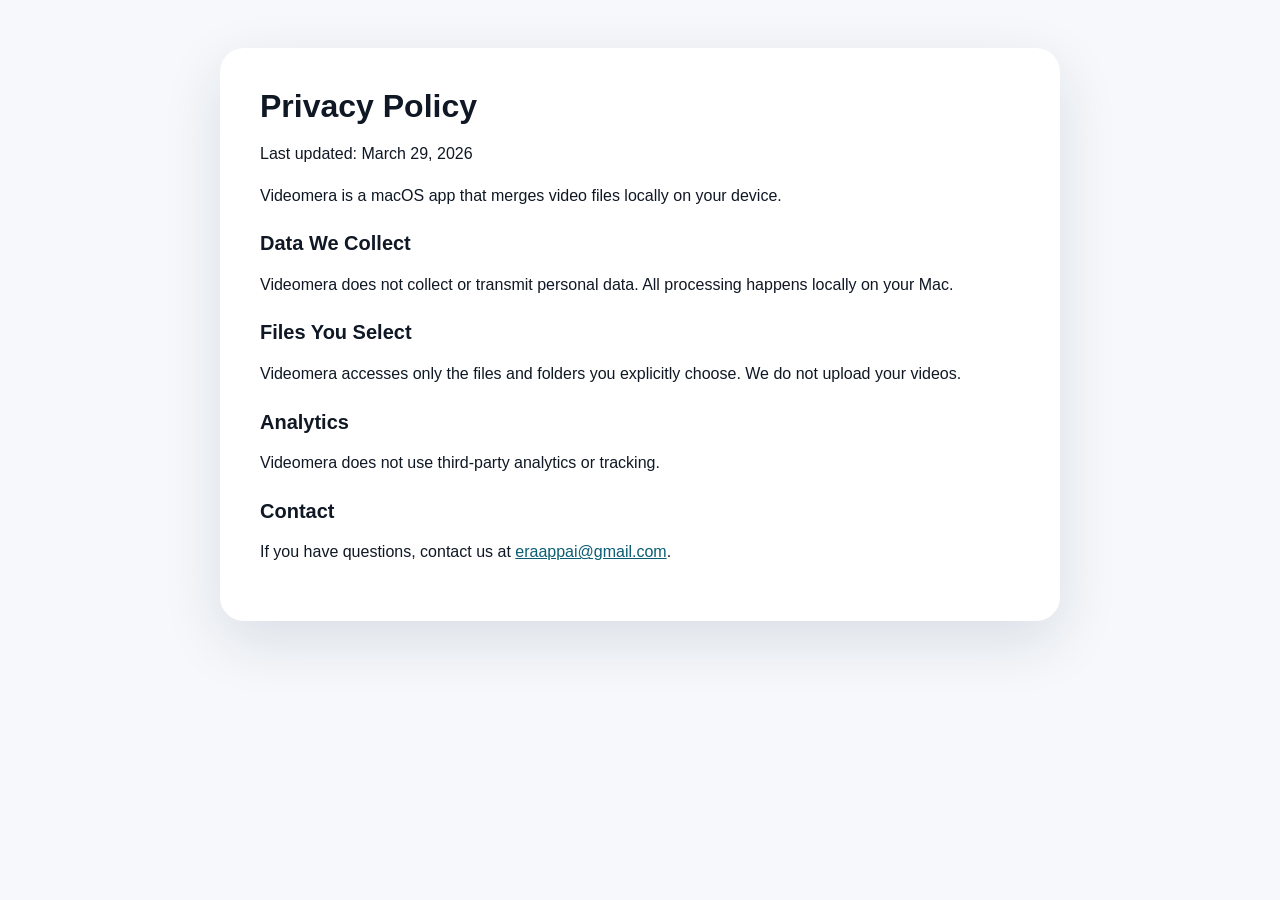
==== privacy.html @ d9db3762 "Add privacy policy page" ====
<!doctype html>
<html lang="en">
  <head>
    <meta charset="utf-8" />
    <meta name="viewport" content="width=device-width, initial-scale=1" />
    <title>Videomera Privacy Policy</title>
    <style>
      :root {
        color-scheme: light;
        font-family: -apple-system, BlinkMacSystemFont, "SF Pro Text", "SF Pro Display", "Helvetica Neue", sans-serif;
        background: #f6f8fb;
        color: #0f1824;
      }
      body {
        margin: 0;
        padding: 48px 24px;
        display: flex;
        justify-content: center;
      }
      main {
        max-width: 760px;
        width: 100%;
        background: white;
        border-radius: 24px;
        padding: 40px;
        box-shadow: 0 20px 60px rgba(17, 34, 68, 0.12);
      }
      h1 {
        margin: 0 0 8px 0;
        font-size: 32px;
      }
      h2 {
        margin-top: 24px;
        font-size: 20px;
      }
      p, li {
        line-height: 1.6;
      }
      a {
        color: #0a5d72;
      }
    </style>
  </head>
  <body>
    <main>
      <h1>Privacy Policy</h1>
      <p>Last updated: March 29, 2026</p>

      <p>Videomera is a macOS app that merges video files locally on your device.</p>

      <h2>Data We Collect</h2>
      <p>Videomera does not collect or transmit personal data. All processing happens locally on your Mac.</p>

      <h2>Files You Select</h2>
      <p>Videomera accesses only the files and folders you explicitly choose. We do not upload your videos.</p>

      <h2>Analytics</h2>
      <p>Videomera does not use third-party analytics or tracking.</p>

      <h2>Contact</h2>
      <p>If you have questions, contact us at <a href="mailto:eraappai@gmail.com">eraappai@gmail.com</a>.</p>
    </main>
  </body>
</html>
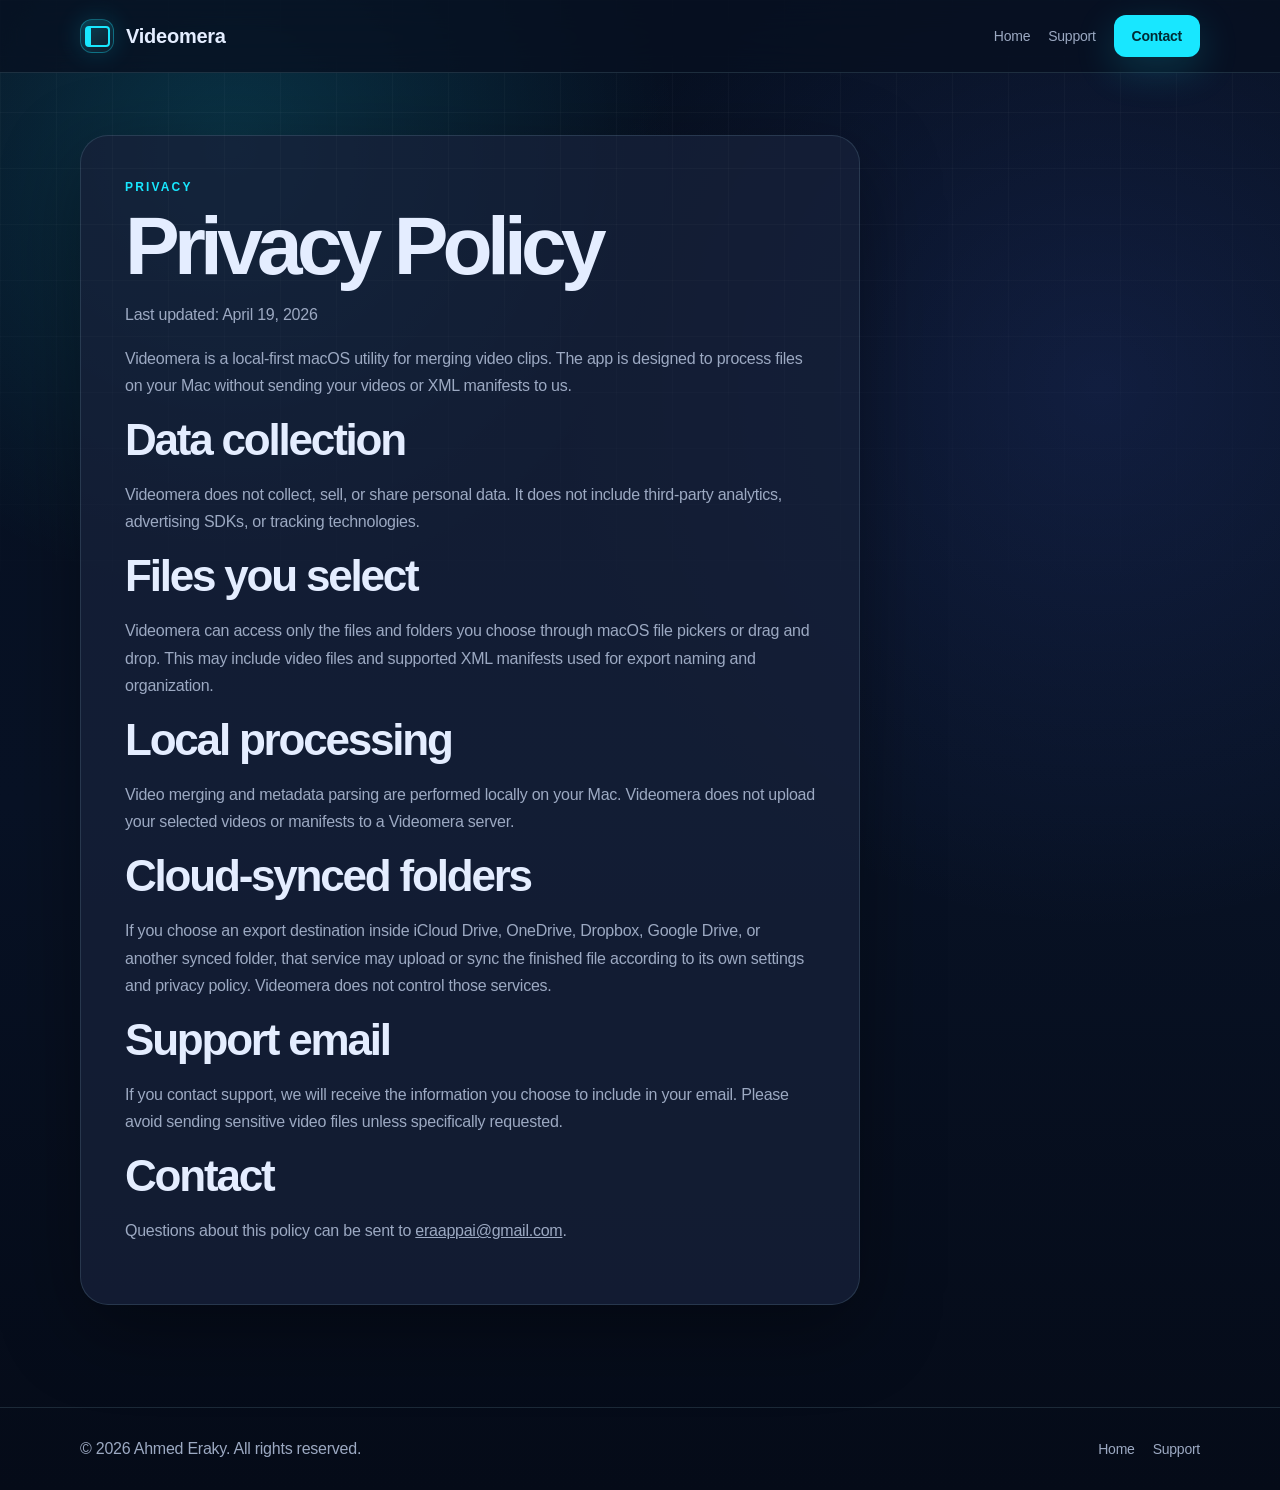
==== commit 970cf9ee: "Update Videomera privacy page" ====
--- a/privacy.html
+++ b/privacy.html
@@ -1,64 +1,56 @@
 <!doctype html>
 <html lang="en">
-  <head>
-    <meta charset="utf-8" />
-    <meta name="viewport" content="width=device-width, initial-scale=1" />
-    <title>Videomera Privacy Policy</title>
-    <style>
-      :root {
-        color-scheme: light;
-        font-family: -apple-system, BlinkMacSystemFont, "SF Pro Text", "SF Pro Display", "Helvetica Neue", sans-serif;
-        background: #f6f8fb;
-        color: #0f1824;
-      }
-      body {
-        margin: 0;
-        padding: 48px 24px;
-        display: flex;
-        justify-content: center;
-      }
-      main {
-        max-width: 760px;
-        width: 100%;
-        background: white;
-        border-radius: 24px;
-        padding: 40px;
-        box-shadow: 0 20px 60px rgba(17, 34, 68, 0.12);
-      }
-      h1 {
-        margin: 0 0 8px 0;
-        font-size: 32px;
-      }
-      h2 {
-        margin-top: 24px;
-        font-size: 20px;
-      }
-      p, li {
-        line-height: 1.6;
-      }
-      a {
-        color: #0a5d72;
-      }
-    </style>
-  </head>
-  <body>
-    <main>
+<head>
+  <meta charset="utf-8">
+  <meta name="viewport" content="width=device-width, initial-scale=1">
+  <title>Videomera Privacy Policy</title>
+  <meta name="description" content="Privacy policy for Videomera, a local-first macOS video merging app.">
+  <link rel="stylesheet" href="./styles.css">
+</head>
+<body>
+  <header class="nav">
+    <div class="container nav-inner">
+      <a class="brand" href="./index.html"><span class="mark" aria-hidden="true"></span><span>Videomera</span></a>
+      <nav class="nav-links" aria-label="Main navigation">
+        <a href="./index.html">Home</a>
+        <a href="./support.html">Support</a>
+        <a class="button" href="mailto:eraappai@gmail.com">Contact</a>
+      </nav>
+    </div>
+  </header>
+
+  <main class="container section">
+    <article class="panel copy">
+      <div class="eyebrow">Privacy</div>
       <h1>Privacy Policy</h1>
-      <p>Last updated: March 29, 2026</p>
+      <p>Last updated: April 19, 2026</p>
+      <p>Videomera is a local-first macOS utility for merging video clips. The app is designed to process files on your Mac without sending your videos or XML manifests to us.</p>
 
-      <p>Videomera is a macOS app that merges video files locally on your device.</p>
+      <h2>Data collection</h2>
+      <p>Videomera does not collect, sell, or share personal data. It does not include third-party analytics, advertising SDKs, or tracking technologies.</p>
 
-      <h2>Data We Collect</h2>
-      <p>Videomera does not collect or transmit personal data. All processing happens locally on your Mac.</p>
+      <h2>Files you select</h2>
+      <p>Videomera can access only the files and folders you choose through macOS file pickers or drag and drop. This may include video files and supported XML manifests used for export naming and organization.</p>
 
-      <h2>Files You Select</h2>
-      <p>Videomera accesses only the files and folders you explicitly choose. We do not upload your videos.</p>
+      <h2>Local processing</h2>
+      <p>Video merging and metadata parsing are performed locally on your Mac. Videomera does not upload your selected videos or manifests to a Videomera server.</p>
 
-      <h2>Analytics</h2>
-      <p>Videomera does not use third-party analytics or tracking.</p>
+      <h2>Cloud-synced folders</h2>
+      <p>If you choose an export destination inside iCloud Drive, OneDrive, Dropbox, Google Drive, or another synced folder, that service may upload or sync the finished file according to its own settings and privacy policy. Videomera does not control those services.</p>
+
+      <h2>Support email</h2>
+      <p>If you contact support, we will receive the information you choose to include in your email. Please avoid sending sensitive video files unless specifically requested.</p>
 
       <h2>Contact</h2>
-      <p>If you have questions, contact us at <a href="mailto:eraappai@gmail.com">eraappai@gmail.com</a>.</p>
-    </main>
-  </body>
+      <p>Questions about this policy can be sent to <a href="mailto:eraappai@gmail.com">eraappai@gmail.com</a>.</p>
+    </article>
+  </main>
+
+  <footer class="footer">
+    <div class="container footer-inner">
+      <div>&copy; 2026 Ahmed Eraky. All rights reserved.</div>
+      <div class="nav-links"><a href="./index.html">Home</a><a href="./support.html">Support</a></div>
+    </div>
+  </footer>
+</body>
 </html>
--- a/styles.css
+++ b/styles.css
@@ -0,0 +1,345 @@
+/* Videomera public site */
+:root {
+  color-scheme: dark;
+  --bg: #071021;
+  --bg-soft: #0d1830;
+  --panel: rgba(22, 33, 57, 0.78);
+  --panel-strong: #151f36;
+  --line: rgba(167, 228, 238, 0.14);
+  --text: #e4edff;
+  --muted: #9ca9c2;
+  --cyan: #18e7ff;
+  --cyan-soft: rgba(24, 231, 255, 0.14);
+  --danger: #ffb4ab;
+  --shadow: 0 24px 80px rgba(0, 0, 0, 0.36);
+}
+
+* { box-sizing: border-box; }
+
+html { scroll-behavior: smooth; }
+
+body {
+  margin: 0;
+  min-height: 100vh;
+  background:
+    radial-gradient(circle at 18% 10%, rgba(24, 231, 255, 0.16), transparent 28rem),
+    radial-gradient(circle at 86% 26%, rgba(83, 118, 255, 0.13), transparent 34rem),
+    linear-gradient(180deg, #071021 0%, #081225 54%, #050b18 100%);
+  color: var(--text);
+  font-family: ui-sans-serif, -apple-system, BlinkMacSystemFont, "Segoe UI", sans-serif;
+  letter-spacing: -0.015em;
+}
+
+body::before {
+  content: "";
+  position: fixed;
+  inset: 0;
+  pointer-events: none;
+  background-image:
+    linear-gradient(rgba(255,255,255,0.035) 1px, transparent 1px),
+    linear-gradient(90deg, rgba(255,255,255,0.03) 1px, transparent 1px);
+  background-size: 56px 56px;
+  mask-image: linear-gradient(to bottom, black, transparent 78%);
+}
+
+a { color: inherit; }
+
+.container {
+  width: min(1120px, calc(100% - 40px));
+  margin: 0 auto;
+}
+
+.nav {
+  position: sticky;
+  top: 0;
+  z-index: 5;
+  backdrop-filter: blur(20px);
+  background: rgba(7, 16, 33, 0.78);
+  border-bottom: 1px solid var(--line);
+}
+
+.nav-inner {
+  min-height: 72px;
+  display: flex;
+  align-items: center;
+  justify-content: space-between;
+  gap: 20px;
+}
+
+.brand {
+  display: inline-flex;
+  align-items: center;
+  gap: 12px;
+  text-decoration: none;
+  font-weight: 800;
+  font-size: 20px;
+}
+
+.mark {
+  width: 34px;
+  height: 34px;
+  display: grid;
+  place-items: center;
+  border-radius: 12px;
+  background: linear-gradient(145deg, rgba(24,231,255,0.22), rgba(255,255,255,0.04));
+  border: 1px solid rgba(24,231,255,0.32);
+  box-shadow: 0 0 26px rgba(24,231,255,0.16);
+}
+
+.mark::before {
+  content: "";
+  width: 17px;
+  height: 17px;
+  border: 2px solid var(--cyan);
+  border-left-width: 6px;
+  border-radius: 4px;
+}
+
+.nav-links {
+  display: flex;
+  align-items: center;
+  gap: 18px;
+  color: var(--muted);
+  font-size: 14px;
+}
+
+.nav-links a { text-decoration: none; }
+.nav-links a:hover { color: var(--cyan); }
+
+.button {
+  display: inline-flex;
+  align-items: center;
+  justify-content: center;
+  gap: 8px;
+  min-height: 42px;
+  padding: 0 18px;
+  border-radius: 12px;
+  background: var(--cyan);
+  color: #002b34;
+  font-weight: 800;
+  text-decoration: none;
+  box-shadow: 0 12px 40px rgba(24,231,255,0.18);
+}
+
+.button.secondary {
+  background: rgba(255,255,255,0.06);
+  color: var(--text);
+  border: 1px solid var(--line);
+  box-shadow: none;
+}
+
+.hero {
+  padding: 92px 0 58px;
+  display: grid;
+  grid-template-columns: 1.08fr 0.92fr;
+  align-items: center;
+  gap: 48px;
+}
+
+.eyebrow {
+  color: var(--cyan);
+  text-transform: uppercase;
+  letter-spacing: 0.18em;
+  font-weight: 800;
+  font-size: 12px;
+}
+
+h1 {
+  margin: 14px 0 18px;
+  font-size: clamp(44px, 7vw, 82px);
+  line-height: 0.92;
+  letter-spacing: -0.07em;
+}
+
+h2 {
+  margin: 0 0 16px;
+  font-size: clamp(28px, 4vw, 44px);
+  letter-spacing: -0.05em;
+}
+
+h3 { margin: 0 0 10px; }
+
+.lede {
+  color: #bdc8df;
+  font-size: 20px;
+  line-height: 1.6;
+  max-width: 680px;
+}
+
+.hero-actions {
+  display: flex;
+  flex-wrap: wrap;
+  gap: 12px;
+  margin-top: 28px;
+}
+
+.panel {
+  border: 1px solid var(--line);
+  background: var(--panel);
+  border-radius: 28px;
+  box-shadow: var(--shadow);
+}
+
+.mock-window {
+  overflow: hidden;
+  min-height: 420px;
+}
+
+.mock-top {
+  height: 52px;
+  display: flex;
+  align-items: center;
+  justify-content: space-between;
+  padding: 0 18px;
+  border-bottom: 1px solid var(--line);
+  color: var(--muted);
+  font-size: 12px;
+  text-transform: uppercase;
+  letter-spacing: 0.15em;
+}
+
+.queue {
+  padding: 18px;
+  display: grid;
+  gap: 10px;
+}
+
+.queue-row {
+  display: grid;
+  grid-template-columns: 40px 1fr auto;
+  align-items: center;
+  gap: 14px;
+  padding: 14px;
+  border-radius: 16px;
+  background: rgba(255,255,255,0.045);
+  border: 1px solid rgba(255,255,255,0.055);
+}
+
+.queue-number {
+  color: var(--cyan);
+  font-family: ui-monospace, SFMono-Regular, Menlo, monospace;
+}
+
+.queue-title { font-weight: 750; }
+.queue-sub { color: var(--muted); font-size: 12px; margin-top: 4px; }
+.queue-pill {
+  color: var(--cyan);
+  background: var(--cyan-soft);
+  border: 1px solid rgba(24,231,255,0.22);
+  padding: 6px 9px;
+  border-radius: 999px;
+  font-size: 11px;
+  font-weight: 800;
+}
+
+.progress-card {
+  margin: 18px;
+  padding: 18px;
+  border-radius: 20px;
+  background: #071021;
+  border: 1px solid var(--line);
+}
+
+.progress-label {
+  display: flex;
+  justify-content: space-between;
+  color: var(--muted);
+  font-size: 12px;
+  margin-bottom: 12px;
+}
+
+.progress-track {
+  height: 9px;
+  border-radius: 999px;
+  background: rgba(255,255,255,0.08);
+  overflow: hidden;
+}
+
+.progress-fill {
+  height: 100%;
+  width: 72%;
+  background: linear-gradient(90deg, var(--cyan), #d7fbff, var(--cyan));
+  box-shadow: 0 0 24px rgba(24,231,255,0.38);
+}
+
+.section { padding: 62px 0; }
+
+.grid {
+  display: grid;
+  grid-template-columns: repeat(3, 1fr);
+  gap: 16px;
+}
+
+.card {
+  padding: 24px;
+  border-radius: 24px;
+  background: rgba(255,255,255,0.045);
+  border: 1px solid var(--line);
+}
+
+.card p, .copy p, li {
+  color: var(--muted);
+  line-height: 1.7;
+}
+
+.copy {
+  max-width: 780px;
+  padding: 44px;
+}
+
+.steps {
+  counter-reset: step;
+  display: grid;
+  gap: 14px;
+}
+
+.step {
+  counter-increment: step;
+  display: grid;
+  grid-template-columns: 46px 1fr;
+  gap: 16px;
+  align-items: start;
+}
+
+.step::before {
+  content: counter(step, decimal-leading-zero);
+  width: 46px;
+  height: 46px;
+  display: grid;
+  place-items: center;
+  border-radius: 14px;
+  background: var(--cyan-soft);
+  color: var(--cyan);
+  font-family: ui-monospace, SFMono-Regular, Menlo, monospace;
+  font-weight: 800;
+}
+
+.callout {
+  margin-top: 26px;
+  padding: 20px;
+  border-radius: 20px;
+  border: 1px solid rgba(24,231,255,0.22);
+  background: rgba(24,231,255,0.08);
+}
+
+.footer {
+  border-top: 1px solid var(--line);
+  color: var(--muted);
+  padding: 32px 0;
+  margin-top: 40px;
+}
+
+.footer-inner {
+  display: flex;
+  justify-content: space-between;
+  gap: 18px;
+  flex-wrap: wrap;
+}
+
+@media (max-width: 880px) {
+  .hero { grid-template-columns: 1fr; padding-top: 58px; }
+  .grid { grid-template-columns: 1fr; }
+  .nav-inner { align-items: flex-start; flex-direction: column; padding: 18px 0; }
+  .nav-links { flex-wrap: wrap; }
+  .copy { padding: 26px; }
+}
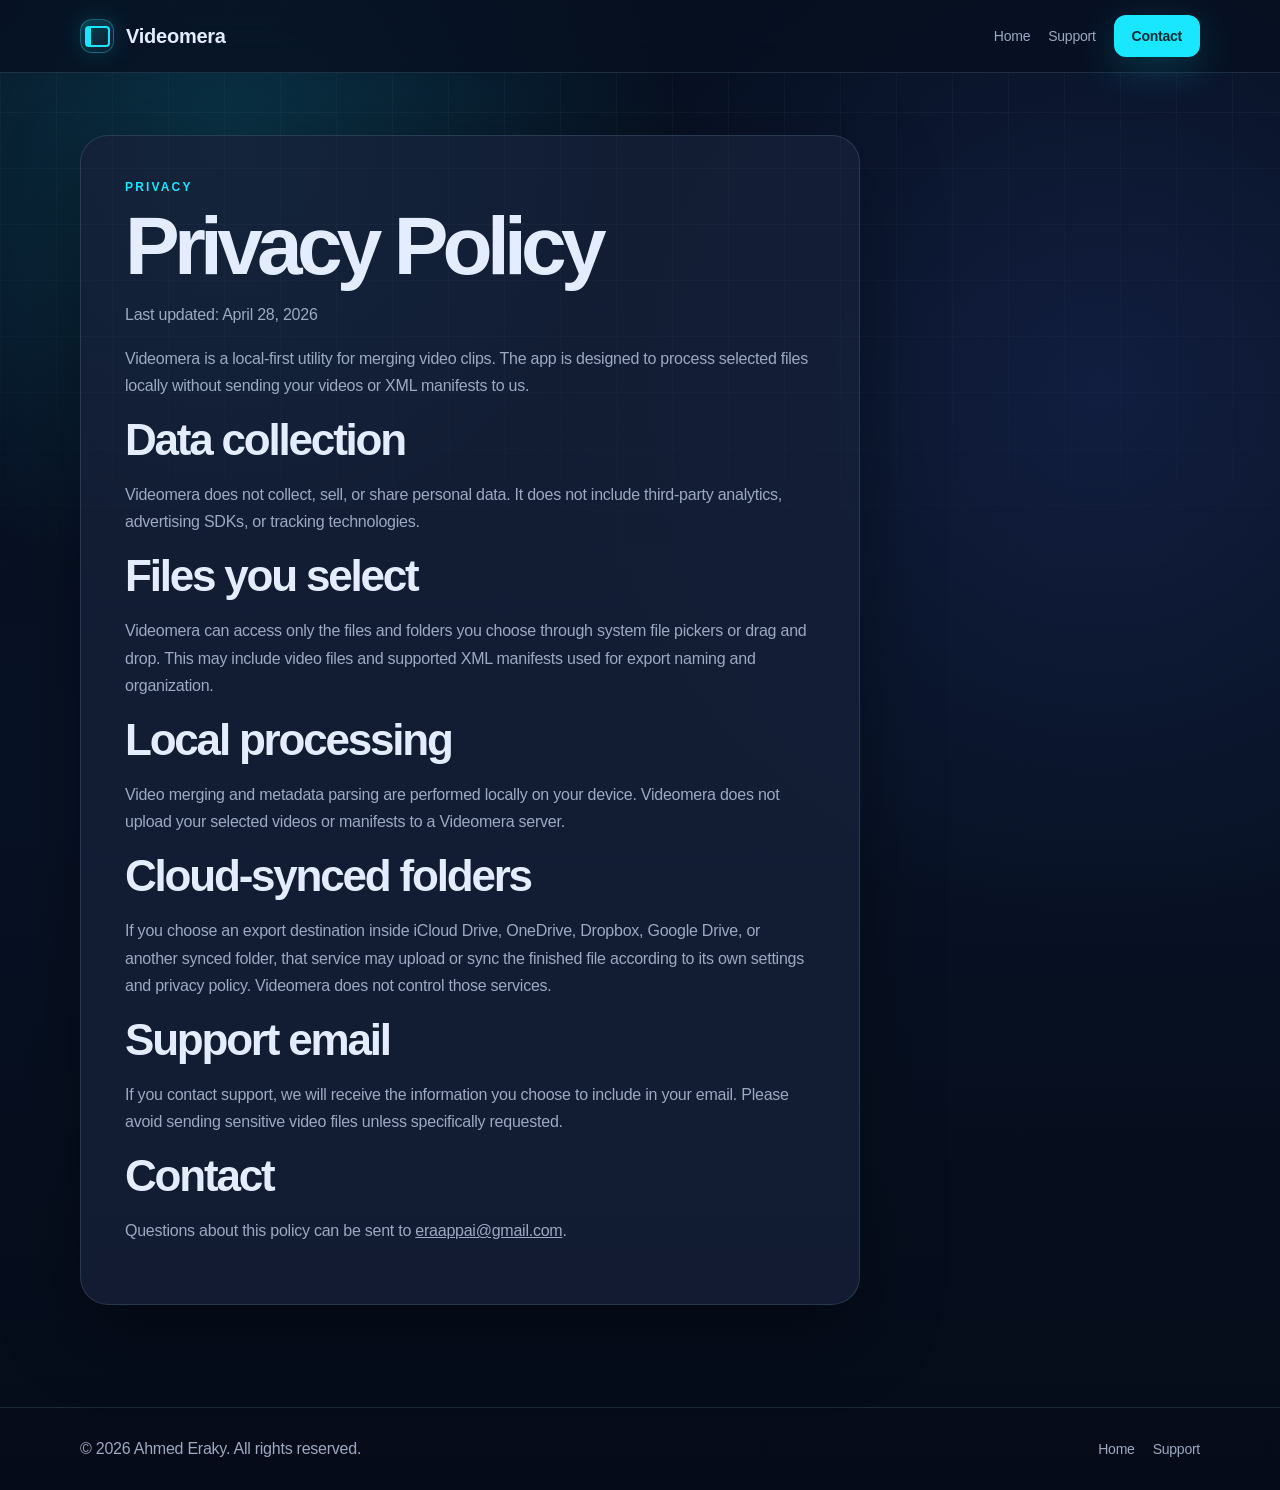
==== commit 9ef0a6a9: "Neutralize Videomera privacy page platform wording" ====
--- a/privacy.html
+++ b/privacy.html
@@ -4,7 +4,7 @@
   <meta charset="utf-8">
   <meta name="viewport" content="width=device-width, initial-scale=1">
   <title>Videomera Privacy Policy</title>
-  <meta name="description" content="Privacy policy for Videomera, a local-first macOS video merging app.">
+  <meta name="description" content="Privacy policy for Videomera, a local-first video merging app.">
   <link rel="stylesheet" href="./styles.css">
 </head>
 <body>
@@ -23,17 +23,17 @@
     <article class="panel copy">
       <div class="eyebrow">Privacy</div>
       <h1>Privacy Policy</h1>
-      <p>Last updated: April 19, 2026</p>
-      <p>Videomera is a local-first macOS utility for merging video clips. The app is designed to process files on your Mac without sending your videos or XML manifests to us.</p>
+      <p>Last updated: April 28, 2026</p>
+      <p>Videomera is a local-first utility for merging video clips. The app is designed to process selected files locally without sending your videos or XML manifests to us.</p>
 
       <h2>Data collection</h2>
       <p>Videomera does not collect, sell, or share personal data. It does not include third-party analytics, advertising SDKs, or tracking technologies.</p>
 
       <h2>Files you select</h2>
-      <p>Videomera can access only the files and folders you choose through macOS file pickers or drag and drop. This may include video files and supported XML manifests used for export naming and organization.</p>
+      <p>Videomera can access only the files and folders you choose through system file pickers or drag and drop. This may include video files and supported XML manifests used for export naming and organization.</p>
 
       <h2>Local processing</h2>
-      <p>Video merging and metadata parsing are performed locally on your Mac. Videomera does not upload your selected videos or manifests to a Videomera server.</p>
+      <p>Video merging and metadata parsing are performed locally on your device. Videomera does not upload your selected videos or manifests to a Videomera server.</p>
 
       <h2>Cloud-synced folders</h2>
       <p>If you choose an export destination inside iCloud Drive, OneDrive, Dropbox, Google Drive, or another synced folder, that service may upload or sync the finished file according to its own settings and privacy policy. Videomera does not control those services.</p>
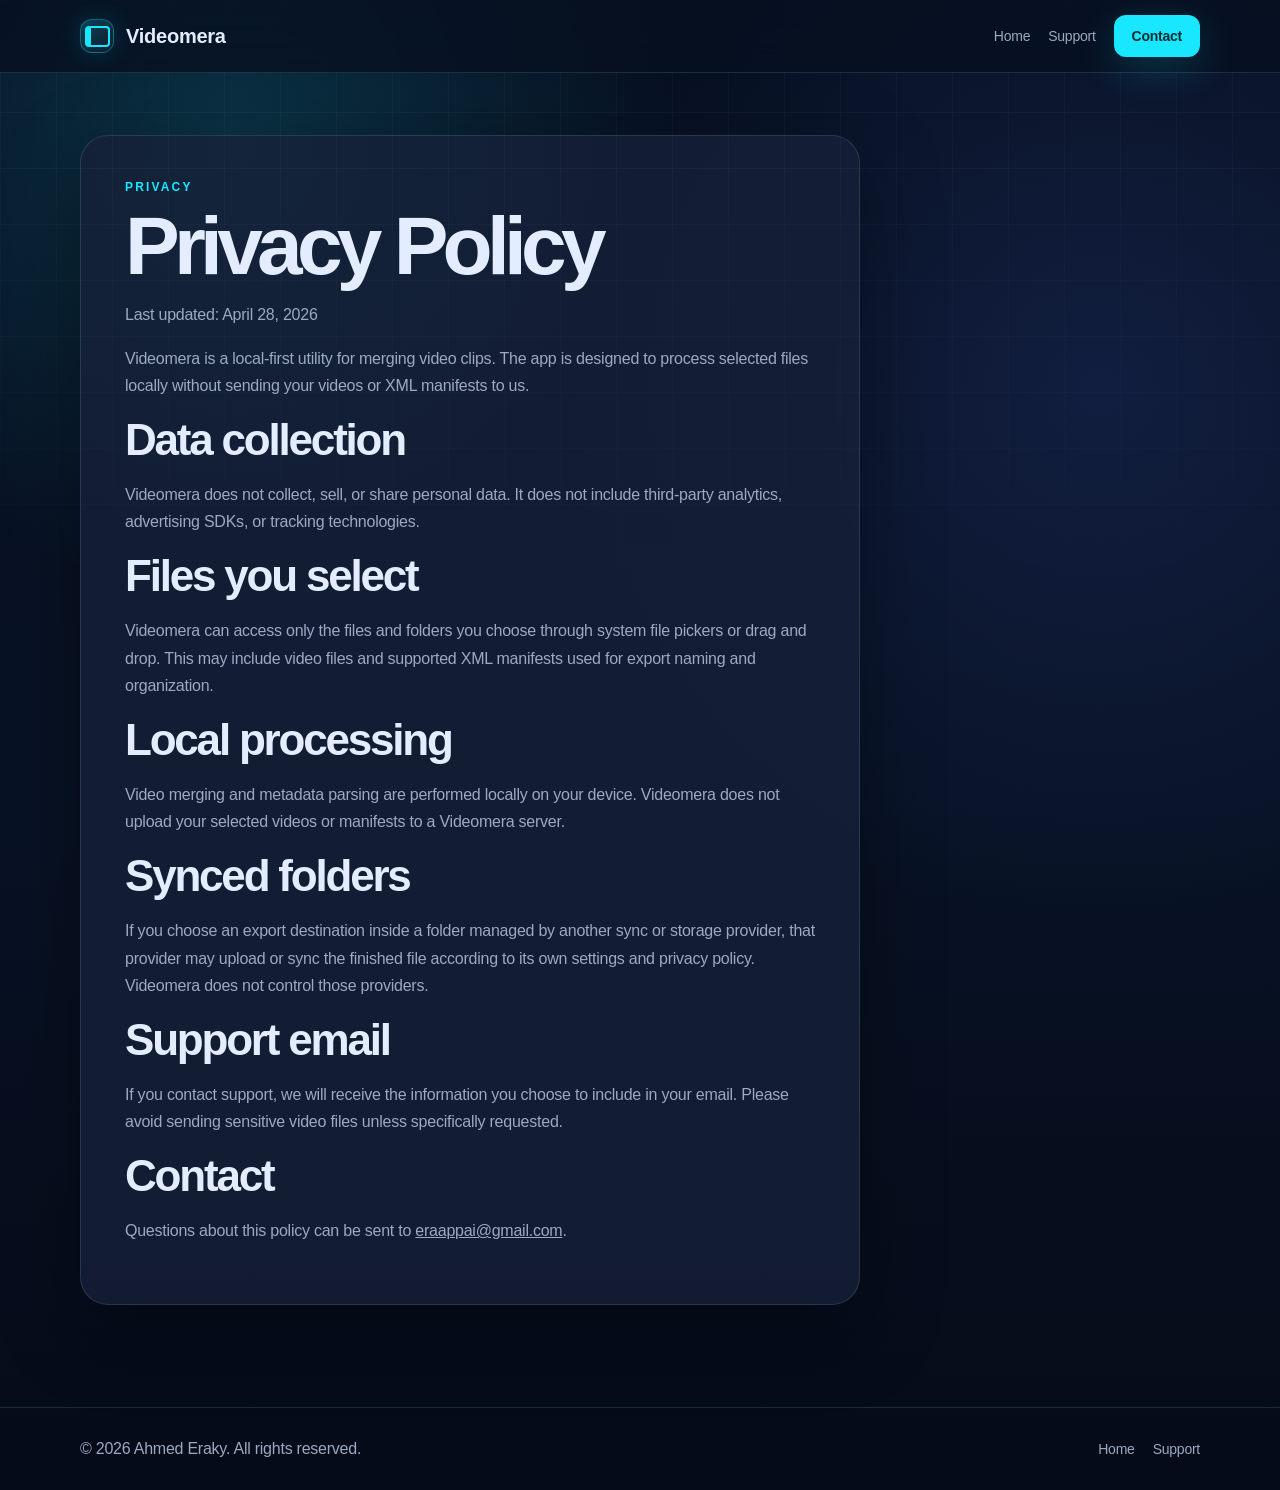
==== commit dd07e9f4: "Update privacy page for neutral sync-provider wording" ====
--- a/privacy.html
+++ b/privacy.html
@@ -4,7 +4,7 @@
   <meta charset="utf-8">
   <meta name="viewport" content="width=device-width, initial-scale=1">
   <title>Videomera Privacy Policy</title>
-  <meta name="description" content="Privacy policy for Videomera, a local-first video merging app.">
+  <meta name="description" content="Privacy policy for Videomera, a local-first video merging utility.">
   <link rel="stylesheet" href="./styles.css">
 </head>
 <body>
@@ -35,8 +35,8 @@
       <h2>Local processing</h2>
       <p>Video merging and metadata parsing are performed locally on your device. Videomera does not upload your selected videos or manifests to a Videomera server.</p>
 
-      <h2>Cloud-synced folders</h2>
-      <p>If you choose an export destination inside iCloud Drive, OneDrive, Dropbox, Google Drive, or another synced folder, that service may upload or sync the finished file according to its own settings and privacy policy. Videomera does not control those services.</p>
+      <h2>Synced folders</h2>
+      <p>If you choose an export destination inside a folder managed by another sync or storage provider, that provider may upload or sync the finished file according to its own settings and privacy policy. Videomera does not control those providers.</p>
 
       <h2>Support email</h2>
       <p>If you contact support, we will receive the information you choose to include in your email. Please avoid sending sensitive video files unless specifically requested.</p>
